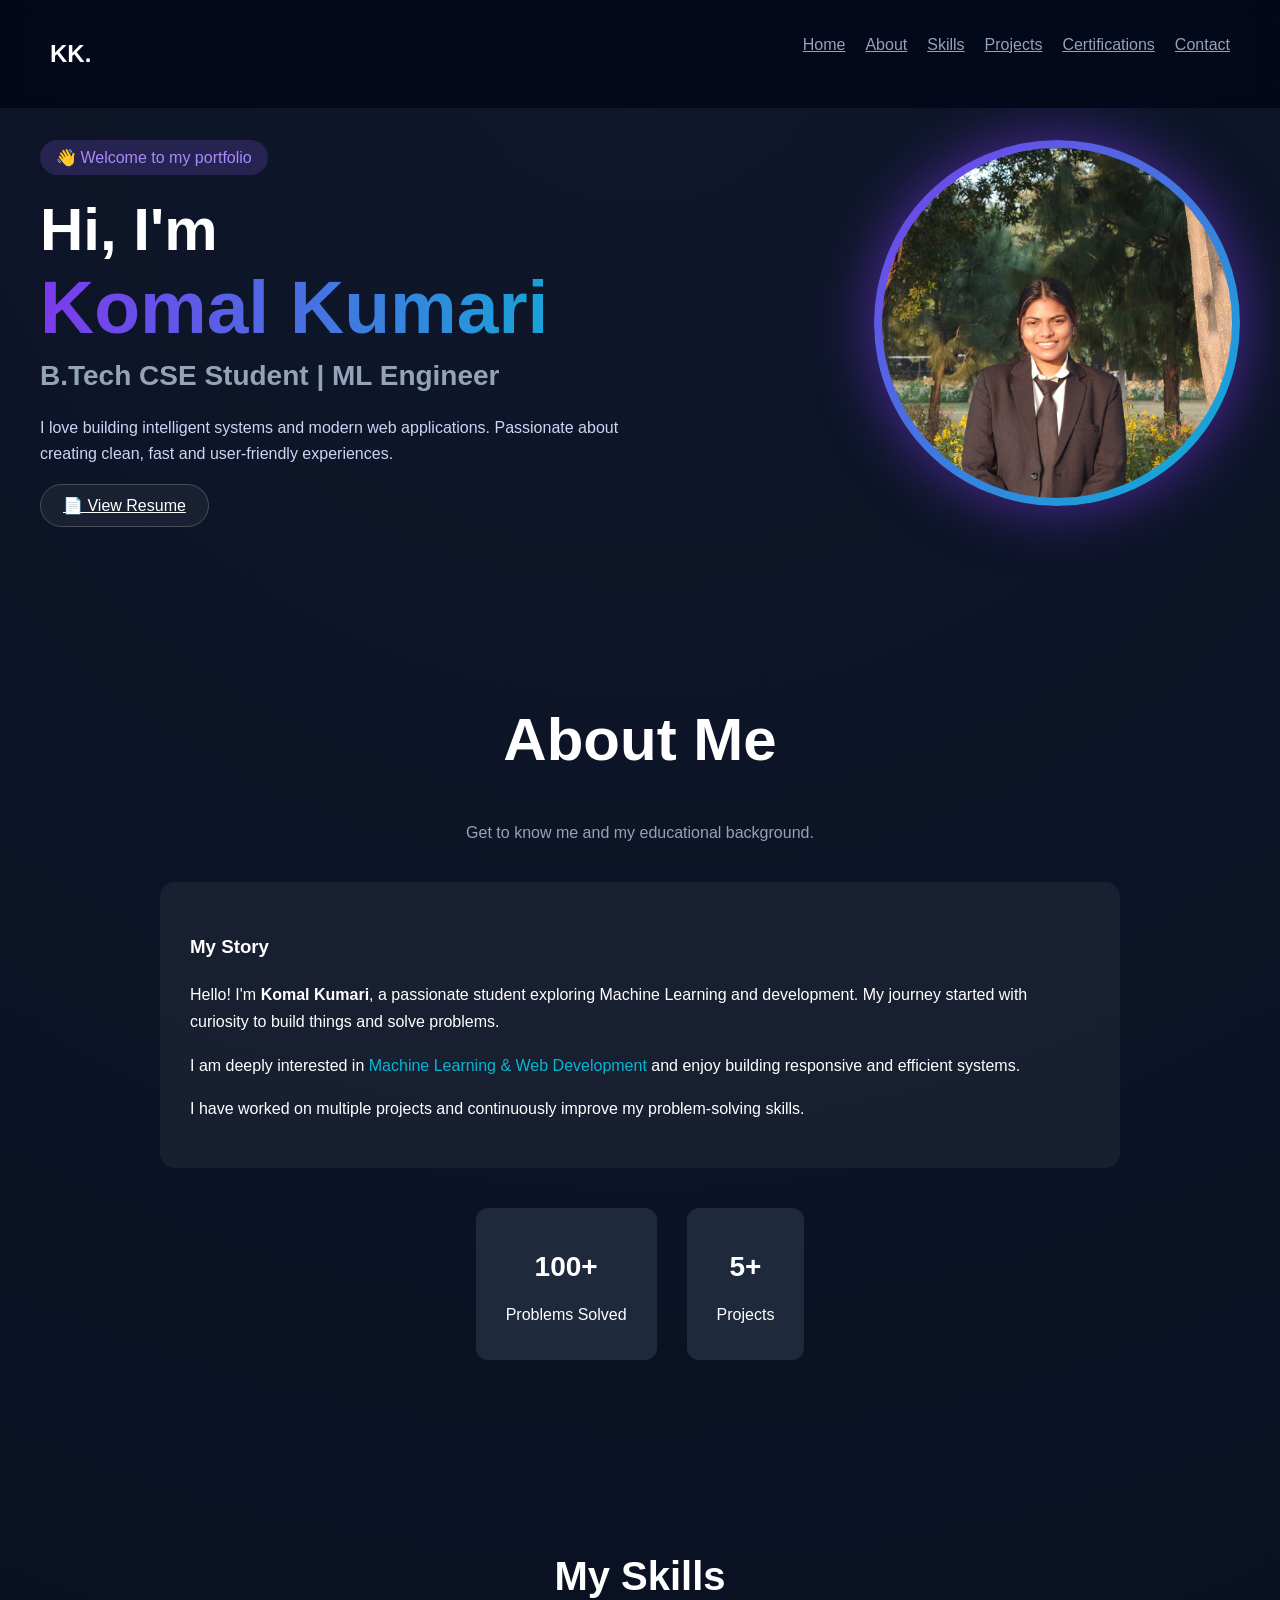
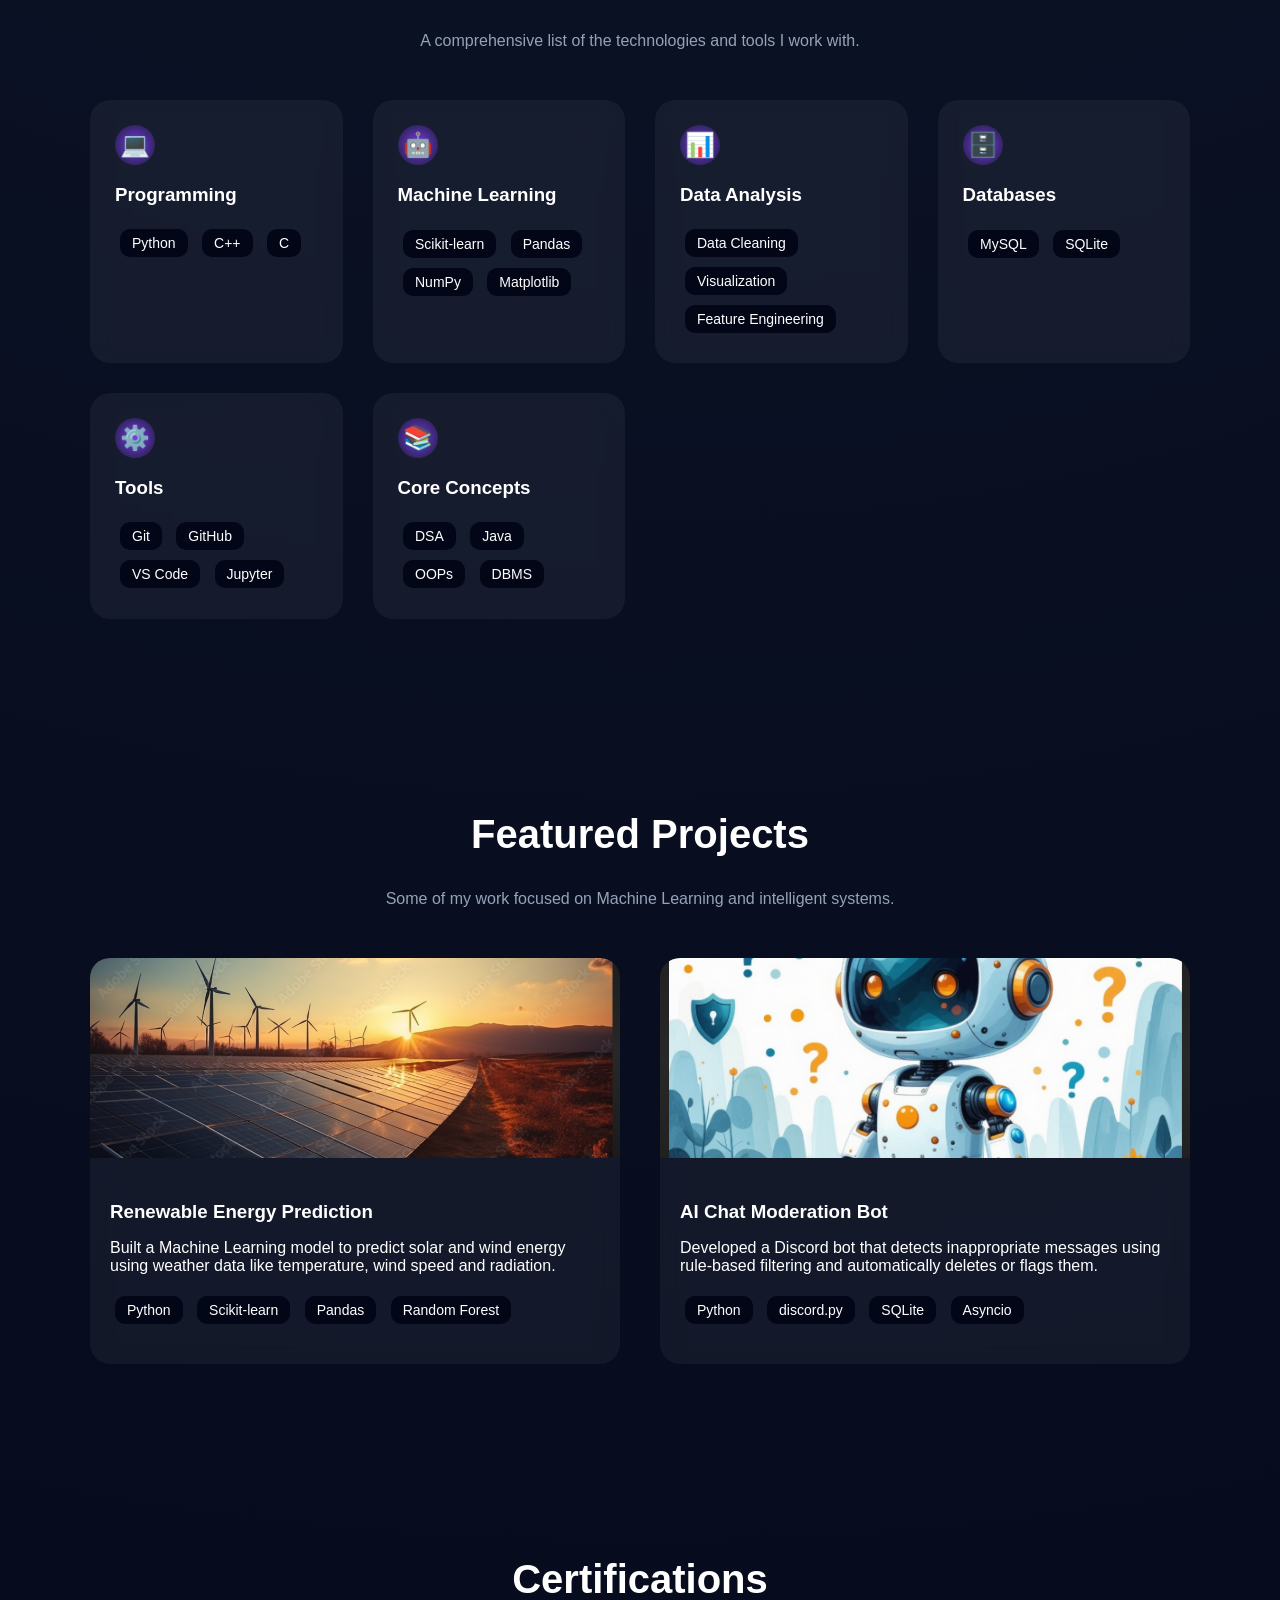
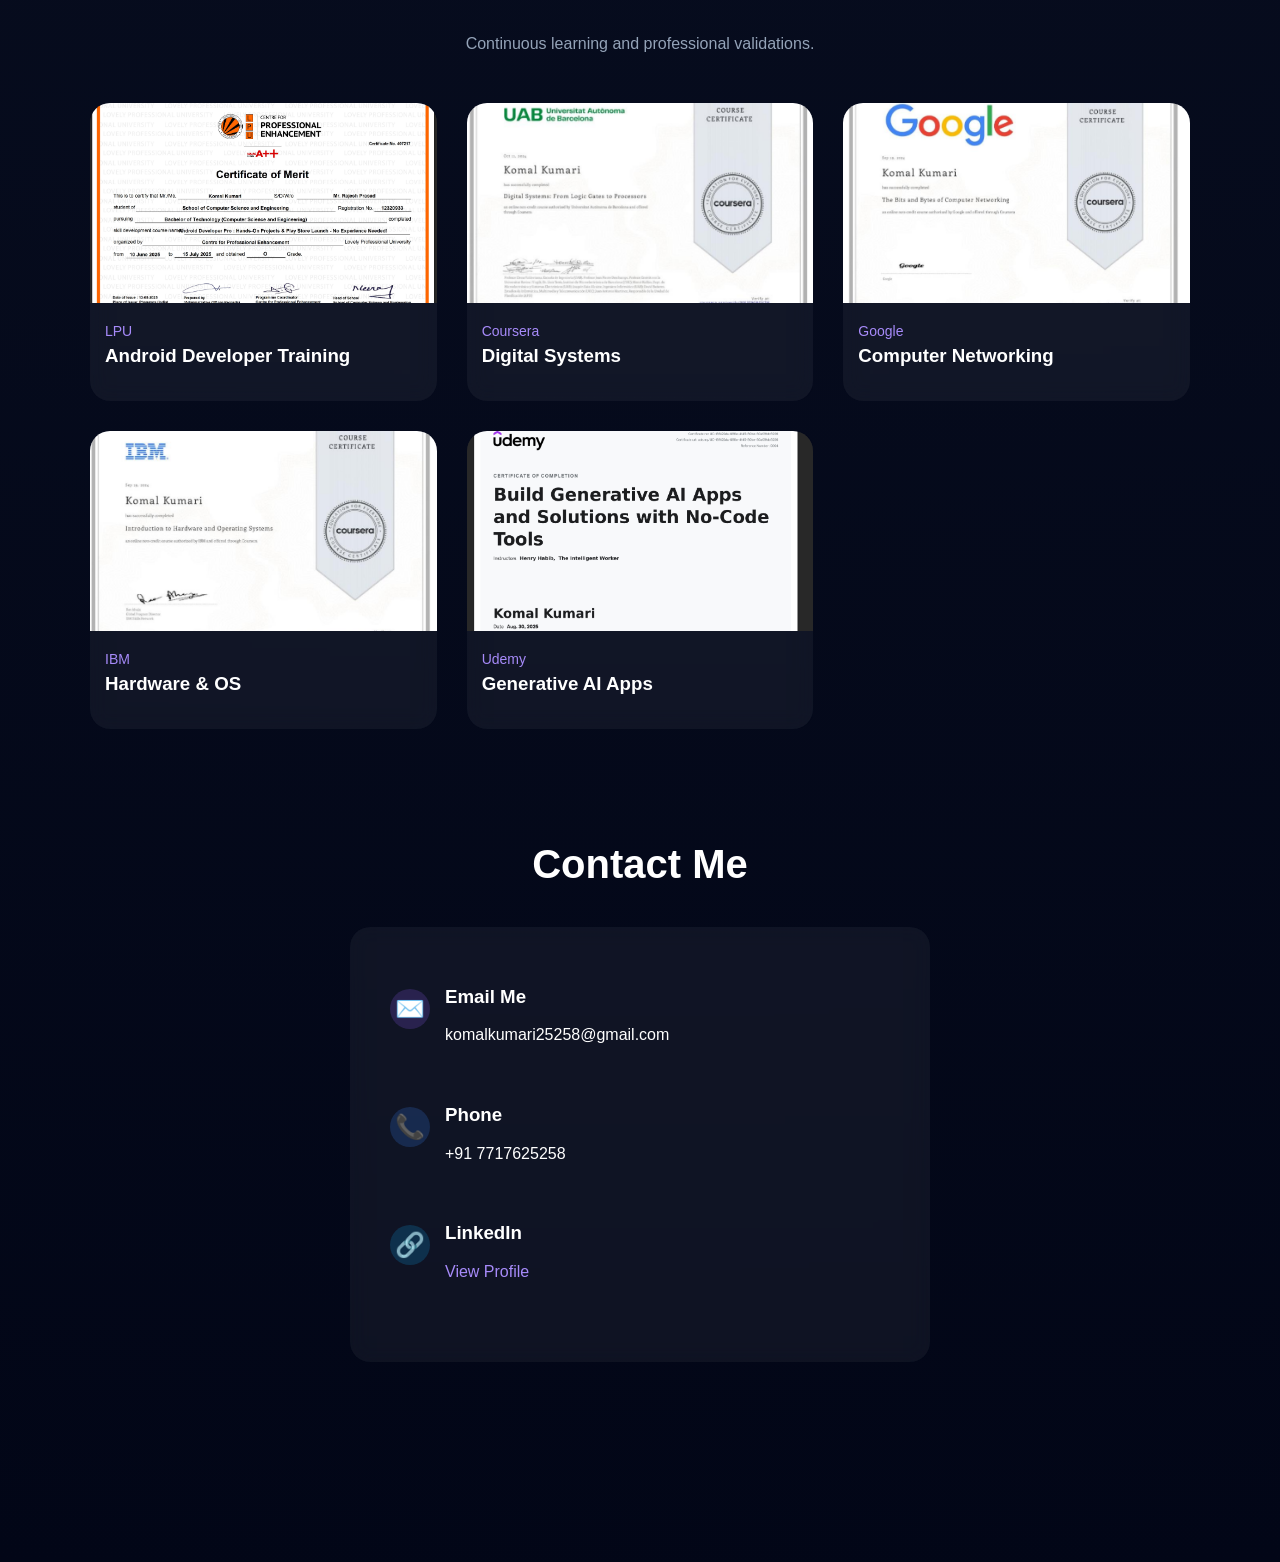
==== index.html @ 460c0754 "Rename p1.html to index.html" ====
<!DOCTYPE html>
<html lang="en">
<head>
  <meta charset="UTF-8">
  <title>Komal Kumari</title>
  <link rel="stylesheet" href="p1.css">
</head>
<body>

<header>
  <nav>
    <h2 class="logo">KK.</h2>
    <ul>
      <li><a href="#home">Home</a></li>
      <li><a href="#about">About</a></li>
      <li><a href="#skills">Skills</a></li>
      <li><a href="#projects">Projects</a></li>
      <li><a href="#certifications">Certifications</a></li>
      <li><a href="#contact">Contact</a></li>
    </ul>
  </nav>
</header>

<!-- HERO -->
<section class="hero">

  <!-- LEFT -->
  <div class="hero-left">

    <div class="badge">👋 Welcome to my portfolio</div>


    <h1 class="small">Hi, I'm</h1>

    <h1 class="name">Komal Kumari</h1>

    


    <h2 class="role">B.Tech CSE Student | ML Engineer</h2>

    <p class="desc">
      I love building intelligent systems and modern web applications.
      Passionate about creating clean, fast and user-friendly experiences.
    </p>

    <div class="buttons">
      
      <a href="Cv.pdf" target="_blank" class="btn secondary">📄 View Resume</a>
      
    </div>

  </div>

  <!-- RIGHT -->
  <div class="hero-right">
    <div class="image-container">
      <img src="profile.jpeg" alt="profile">
    </div>
  </div>

</section>




<!-- ABOUT -->



<section id="about" class="about">

  <h2 class="about-title">About Me</h2>
  <p class="about-sub">Get to know me and my educational background.</p>

  <div class="about-box">

    <h3><span></span> My Story</h3>

    <p>
      Hello! I'm <b>Komal Kumari</b>, a passionate student exploring Machine Learning and development.
      My journey started with curiosity to build things and solve problems.
    </p>

    <p>
      I am deeply interested in <span class="highlight">Machine Learning & Web Development</span>
      and enjoy building responsive and efficient systems.
    </p>

    <p>
      I have worked on multiple projects and continuously improve my problem-solving skills.
    </p>

  </div>

  <div class="stats">
    <div class="stat-box">
      <h2>100+</h2>
      <p>Problems Solved</p>
    </div>

    <div class="stat-box">
      <h2>5+</h2>
      <p>Projects</p>
    </div>
  </div>

</section>



<!-- SKILLS -->
<section id="skills" class="skills-section">

  <h2 class="section-title">My Skills</h2>
  <p class="section-sub">A comprehensive list of the technologies and tools I work with.</p>

  <div class="skills-grid">

    <!-- CARD 1 -->
<div class="skill-card">
  <div class="icon">💻</div>
  <h3>Programming</h3>
  <div class="tags">
    <span>Python</span>
    <span>C++</span>
    <span>C</span>
  </div>
</div>

<!-- CARD 2 -->
<div class="skill-card">
  <div class="icon">🤖</div>
  <h3>Machine Learning</h3>
  <div class="tags">
    <span>Scikit-learn</span>
    <span>Pandas</span>
    <span>NumPy</span>
    <span>Matplotlib</span>
  </div>
</div>

<!-- CARD 3 -->
<div class="skill-card">
  <div class="icon">📊</div>
  <h3>Data Analysis</h3>
  <div class="tags">
    <span>Data Cleaning</span>
    <span>Visualization</span>
    <span>Feature Engineering</span>
  </div>
</div>

<!-- CARD 4 -->
<div class="skill-card">
  <div class="icon">🗄️</div>
  <h3>Databases</h3>
  <div class="tags">
    <span>MySQL</span>
    <span>SQLite</span>
  </div>
</div>

<!-- CARD 5 -->
<div class="skill-card">
  <div class="icon">⚙️</div>
  <h3>Tools</h3>
  <div class="tags">
    <span>Git</span>
    <span>GitHub</span>
    <span>VS Code</span>
    <span>Jupyter</span>
  </div>
</div>

<!-- CARD 6 -->
<div class="skill-card">
  <div class="icon">📚</div>
  <h3>Core Concepts</h3>
  <div class="tags">
    <span>DSA</span>
    <span>Java</span>   <!-- ✅ moved here -->
    <span>OOPs</span>
    <span>DBMS</span>
  </div>


  </div>

</section>

<!-- PROJECTS -->
<section id="projects" class="projects-section">

  <h2 class="section-title">Featured Projects</h2>
  <p class="section-sub">
    Some of my work focused on Machine Learning and intelligent systems.
  </p>

  <div class="projects-grid">

    <!-- PROJECT 1 -->
    <div class="project-card">
      <img src="ml.png" alt="ML Project">

      <div class="project-content">
        <h3>Renewable Energy Prediction</h3>

        <p>
          Built a Machine Learning model to predict solar and wind energy
          using weather data like temperature, wind speed and radiation.
        </p>

        <div class="tags">
          <span>Python</span>
          <span>Scikit-learn</span>
          <span>Pandas</span>
          <span>Random Forest</span>
        </div>

        <div class="links">
          
        </div>
      </div>
    </div>

    <!-- PROJECT 2 -->
    <div class="project-card">
      <img src="ai.png" alt="AI Bot">

      <div class="project-content">
        <h3>AI Chat Moderation Bot</h3>

        <p>
          Developed a Discord bot that detects inappropriate messages using
          rule-based filtering and automatically deletes or flags them.
        </p>

        <div class="tags">
          <span>Python</span>
          <span>discord.py</span>
          <span>SQLite</span>
          <span>Asyncio</span>
        </div>

        <div class="links">
          
        </div>
      </div>
    </div>

  </div>

</section>

<!-- CERTIFICATIONS -->
<section id="certifications" class="cert-section">

  <h2 class="section-title">Certifications</h2>
  <p class="section-sub">Continuous learning and professional validations.</p>

  <div class="cert-grid">

    <!-- CERT 1 -->
    <div class="cert-card">
      <a href="summer traing certificate.pdf" target="_blank">
        <img src="cert1.png" alt="LPU Certificate">
      </a>
      <div class="cert-info">
        <span>LPU</span>
        <h3>Android Developer Training</h3>
      </div>
    </div>

    <!-- CERT 2 -->
    <div class="cert-card">
      <a href="doc7.pdf" target="_blank">
        <img src="cert2.png" alt="UAB Certificate">
      </a>
      <div class="cert-info">
        <span>Coursera</span>
        <h3>Digital Systems</h3>
      </div>
    </div>

    <!-- CERT 3 -->
    <div class="cert-card">
      <a href="doc6.pdf" target="_blank">
        <img src="cert3.png" alt="Google Certificate">
      </a>
      <div class="cert-info">
        <span>Google</span>
        <h3>Computer Networking</h3>
      </div>
    </div>

    <!-- CERT 4 -->
    <div class="cert-card">
      <a href="doc5.pdf" target="_blank">
        <img src="cert4.png" alt="IBM Certificate">
      </a>
      <div class="cert-info">
        <span>IBM</span>
        <h3>Hardware & OS</h3>
      </div>
    </div>

    <!-- CERT 5 -->
    <div class="cert-card">
      <a href="doc4.pdf" target="_blank">
        <img src="cert5.png" alt="Udemy Certificate">
      </a>
      <div class="cert-info">
        <span>Udemy</span>
        <h3>Generative AI Apps</h3>
      </div>
    </div>

  </div>

<section id="contact" class="contact-section">

  <h2 class="section-title">Contact Me</h2>

  <div class="contact-card">

    <!-- EMAIL -->
    <div class="contact-item">
      <div class="icon email">✉️</div>
      <div>
        <h3>Email Me</h3>
        <p>komalkumari25258@gmail.com</p>
      </div>
    </div>

    <!-- PHONE -->
    <div class="contact-item">
      <div class="icon phone">📞</div>
      <div>
        <h3>Phone</h3>
        <p>+91 7717625258</p>
      </div>
    </div>

    <!-- LINKEDIN -->
    <div class="contact-item">
      <div class="icon linkedin">🔗</div>
      <div>
        <h3>LinkedIn</h3>
        <p>
          <a href="https://www.linkedin.com/in/komal-kumari-750869295/" target="_blank">
            View Profile
          </a>
        </p>
      </div>
    </div>

  </div>

</section>

<script src="script.js"></script>
</body>
</html>
---- p1.css ----
body {
  margin: 0;
  background: radial-gradient(circle at top, #0f172a, #020617);
  color: white;
  font-family: 'Poppins', sans-serif;
}

/* NAV */
html {
  scroll-behavior: smooth;
}


nav {
  position: fixed;
  top: 0;
  left: 0;
  width: 100%;
  box-sizing: border-box;

  display: flex;
  justify-content: space-between;
  padding: 20px 50px;

  background: rgba(2, 6, 23, 0.8);
  backdrop-filter: blur(10px);
  z-index: 1000;
}
body {
  margin: 0;
  padding-top: 80px;
  overflow-x: hidden;
  background: radial-gradient(circle at top, #0f172a, #020617);
  color: white;
  font-family: 'Poppins', sans-serif;
}






nav a {
  color: #94a3b8;   /* muted gray-blue */
}


nav ul {
  display: flex;
  list-style: none;
}

nav ul li {
  margin-left: 20px;
}


.about {
  padding: 80px 20px;
  text-align: center;
}

.about-title {
  font-size: 60px;
  font-weight: 700;
}

.about-sub {
  color: #94a3b8;
  margin-bottom: 40px;
}

/* BOX */
.about-box {
  max-width: 900px;
  margin: auto;
  padding: 30px;

  background: rgba(255, 255, 255, 0.05);
  border-radius: 15px;

  text-align: left;
  line-height: 1.7;
}

/* heading */
.about-box h3 span {
  color: #7c3aed;
}

/* highlight text */
.highlight {
  color: #06b6d4;
}

/* STATS */
.stats {
  display: flex;
  justify-content: center;
  gap: 30px;
  margin-top: 40px;
}

.stat-box {
  background: #1e293b;
  padding: 20px 30px;
  border-radius: 12px;
  text-align: center;
}

.stat-box h2 {
  font-size: 28px;
}

.skills-section {
  padding: 80px 20px;
  text-align: center;
}

/* TITLE */
.section-title {
  font-size: 40px;
  font-weight: 700;
}

.section-sub {
  color: #94a3b8;
  margin-bottom: 50px;
}

/* GRID */
.skills-grid {
  display: grid;
  grid-template-columns: repeat(auto-fit, minmax(250px, 1fr));
  gap: 30px;
  max-width: 1100px;
  margin: auto;
}

/* CARD */
.skill-card {
  background: rgba(255, 255, 255, 0.05);
  padding: 25px;
  border-radius: 20px;
  text-align: left;

  transition: 0.3s;
  backdrop-filter: blur(10px);
}

.skill-card:hover {
  transform: translateY(-8px);
  box-shadow: 0 0 25px rgba(124, 58, 237, 0.5);
}

/* ICON */
.icon {
  font-size: 24px;
  width: 40px;
  height: 40px;
  background: radial-gradient(circle, #7c3aed, transparent);
  display: flex;
  align-items: center;
  justify-content: center;
  border-radius: 50%;
  margin-bottom: 10px;
}

/* TAGS */
.tags {
  margin-top: 15px;
}

.tags span {
  display: inline-block;
  background: #020617;
  padding: 6px 12px;
  margin: 5px;
  border-radius: 10px;
  font-size: 14px;
}





/* HERO */

.hero {
  display: flex;
  justify-content: space-between;
  align-items: flex-start;
  max-width: 1200px;     /* ✅ keeps content centered */
  margin: auto;          /* ✅ centers horizontally */

  

  min-height: auto;     /* ❌ remove 100vh */
  padding: 60px 40px; 
}

/* LEFT */
.hero-left {
  max-width: 600px;
}

/* Badge */
.badge {
  display: inline-block;
  padding: 8px 16px;
  border-radius: 20px;
  background: rgba(139, 92, 246, 0.2);
  color: #a78bfa;
  margin-bottom: 20px;
}

/* TEXT SIZES */
.small {
  font-size: 60px;
  font-weight: 700;
  margin: 0;
}

.name {
  font-size: 75px;
  font-weight: 800;
  margin: 0;

  background: linear-gradient(to right, #7c3aed, #06b6d4);
  -webkit-background-clip: text;
  color: transparent;

  white-space: nowrap;   /* ✅ keeps in one line */
}



.role {
  font-size: 28px;
  color: #94a3b8;
  margin-top: 10px;
}

.desc {
  margin-top: 20px;
  color: #cbd5f5;
  line-height: 1.6;
}

/* BUTTONS */
.buttons {
  margin-top: 30px;
}

.btn {
  padding: 12px 22px;
  border-radius: 30px;
  border: none;
  cursor: pointer;
  margin-right: 15px;
  font-size: 16px;
}

.primary {
  background: linear-gradient(to right, #7c3aed, #06b6d4);
  color: white;
}

.secondary {
  background: rgba(255,255,255,0.05);
  color: white;
  border: 1px solid rgba(255,255,255,0.2);
}

/* RIGHT IMAGE */
.hero-right {
  display: flex;
  justify-content: center;
  align-items: center;
}

.image-container {
  width: 350px;
  height: 350px;
  border-radius: 50%;
  padding: 8px;

  background: linear-gradient(135deg, #7c3aed, #06b6d4);
  box-shadow: 0 0 60px rgba(124, 58, 237, 0.6);
}

.image-container img {
  width: 100%;
  height: 100%;
  border-radius: 50%;
  object-fit: cover;
}



/* SKILLS */
.skills {
  display: flex;
  gap: 10px;
  flex-wrap: wrap;
}

.skills div {
  background: #1e293b;
  padding: 10px 20px;
  border-radius: 10px;
}

/* PROJECT */
.project {
  background: #1e293b;
  padding: 20px;
  margin: 20px;
}

.projects-section {
  padding: 80px 20px;
  text-align: center;
}

/* GRID */
.projects-grid {
  display: grid;
  grid-template-columns: repeat(auto-fit, minmax(320px, 1fr));
  gap: 40px;
  max-width: 1100px;
  margin: auto;
}

/* CARD */
.project-card {
  background: rgba(255, 255, 255, 0.05);
  border-radius: 20px;
  overflow: hidden;

  transition: 0.3s;
  backdrop-filter: blur(10px);
}

.project-card:hover {
  transform: translateY(-10px);
  box-shadow: 0 0 30px rgba(124, 58, 237, 0.5);
}

/* IMAGE */
.project-card img {
  width: 100%;
  height: 200px;
  object-fit: cover;
}

/* CONTENT */
.project-content {
  padding: 20px;
  text-align: left;
}

.project-content h3 {
  margin-bottom: 10px;
}

/* TAGS */
.tags span {
  display: inline-block;
  background: #020617;
  padding: 6px 12px;
  margin: 5px;
  border-radius: 10px;
  font-size: 14px;
}

/* LINKS */
.links {
  margin-top: 15px;
}

.links a {
  color: #a78bfa;
  text-decoration: none;
  margin-right: 15px;
}

/* CERTIFICATIONS */
.cert-section {
  padding: 80px 20px;
  text-align: center;
}

/* GRID */
.cert-grid {
  display: grid;
  grid-template-columns: repeat(auto-fit, minmax(300px, 1fr));
  gap: 30px;
  max-width: 1100px;
  margin: auto;
}

/* CARD */
.cert-card {
  background: rgba(255, 255, 255, 0.05);
  border-radius: 20px;
  overflow: hidden;
  transition: 0.3s;
  backdrop-filter: blur(10px);
}

.cert-card:hover {
  transform: translateY(-8px);
  box-shadow: 0 0 25px rgba(124, 58, 237, 0.5);
}

/* IMAGE */
.cert-card img {
  width: 100%;
  height: 200px;
  object-fit: cover;
}

/* INFO */
.cert-info {
  padding: 15px;
  text-align: left;
}

.cert-info span {
  color: #a78bfa;
  font-size: 14px;
}

.cert-info h3 {
  margin-top: 5px;
}

/* CONTACT */
.contact-section {
  padding: 80px 20px;
  text-align: center;
}

.contact-card {
  max-width: 500px;
  margin: 40px auto;
  padding: 40px;

  background: rgba(255, 255, 255, 0.05);
  border-radius: 20px;

  backdrop-filter: blur(10px);
}

/* ITEMS */
.contact-item {
  display: flex;
  align-items: center;
  gap: 15px;
  margin-bottom: 25px;
  text-align: left;
}

/* ICON COLORS */
.email {
  background: rgba(139, 92, 246, 0.2);
}

.phone {
  background: rgba(59, 130, 246, 0.2);
}

.linkedin {
  background: rgba(14, 165, 233, 0.2);
}

/* LINK */
.contact-item a {
  color: #a78bfa;
  text-decoration: none;
}

.contact-item a:hover {
  text-decoration: underline;
}
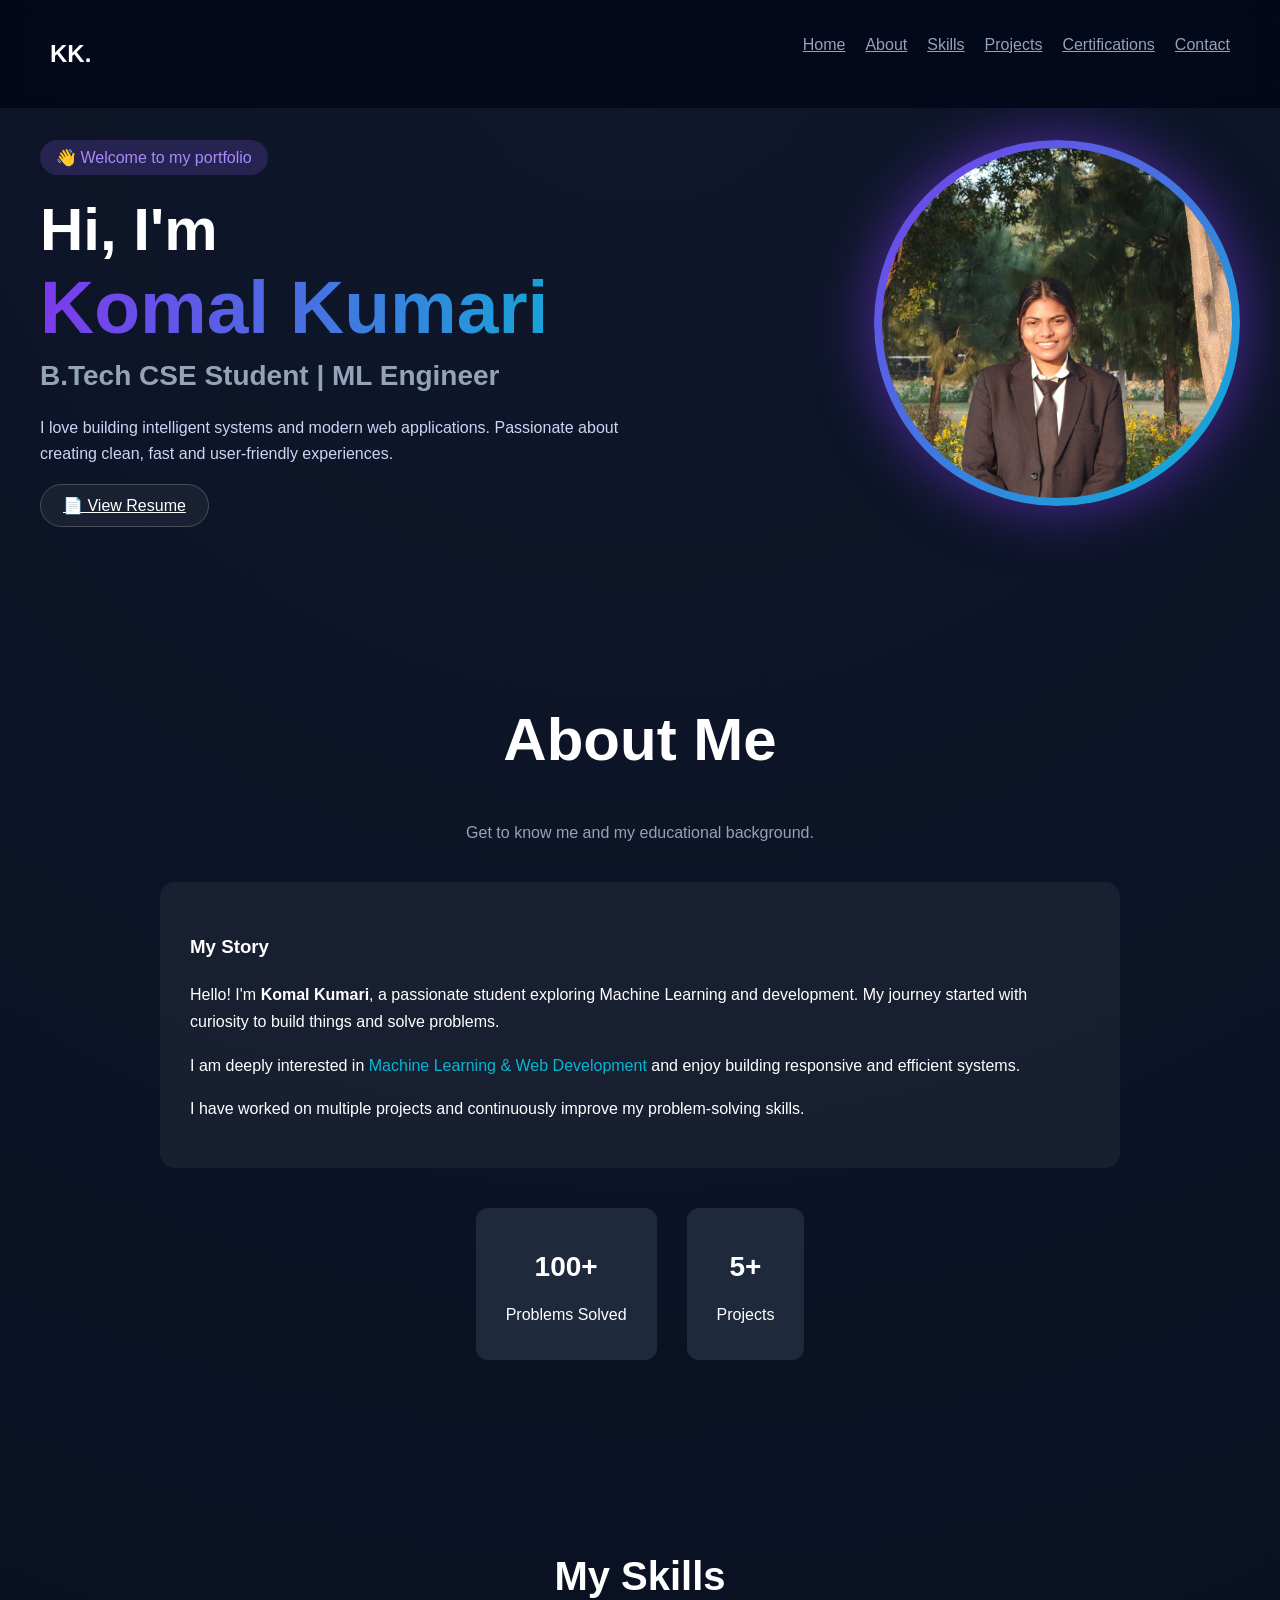
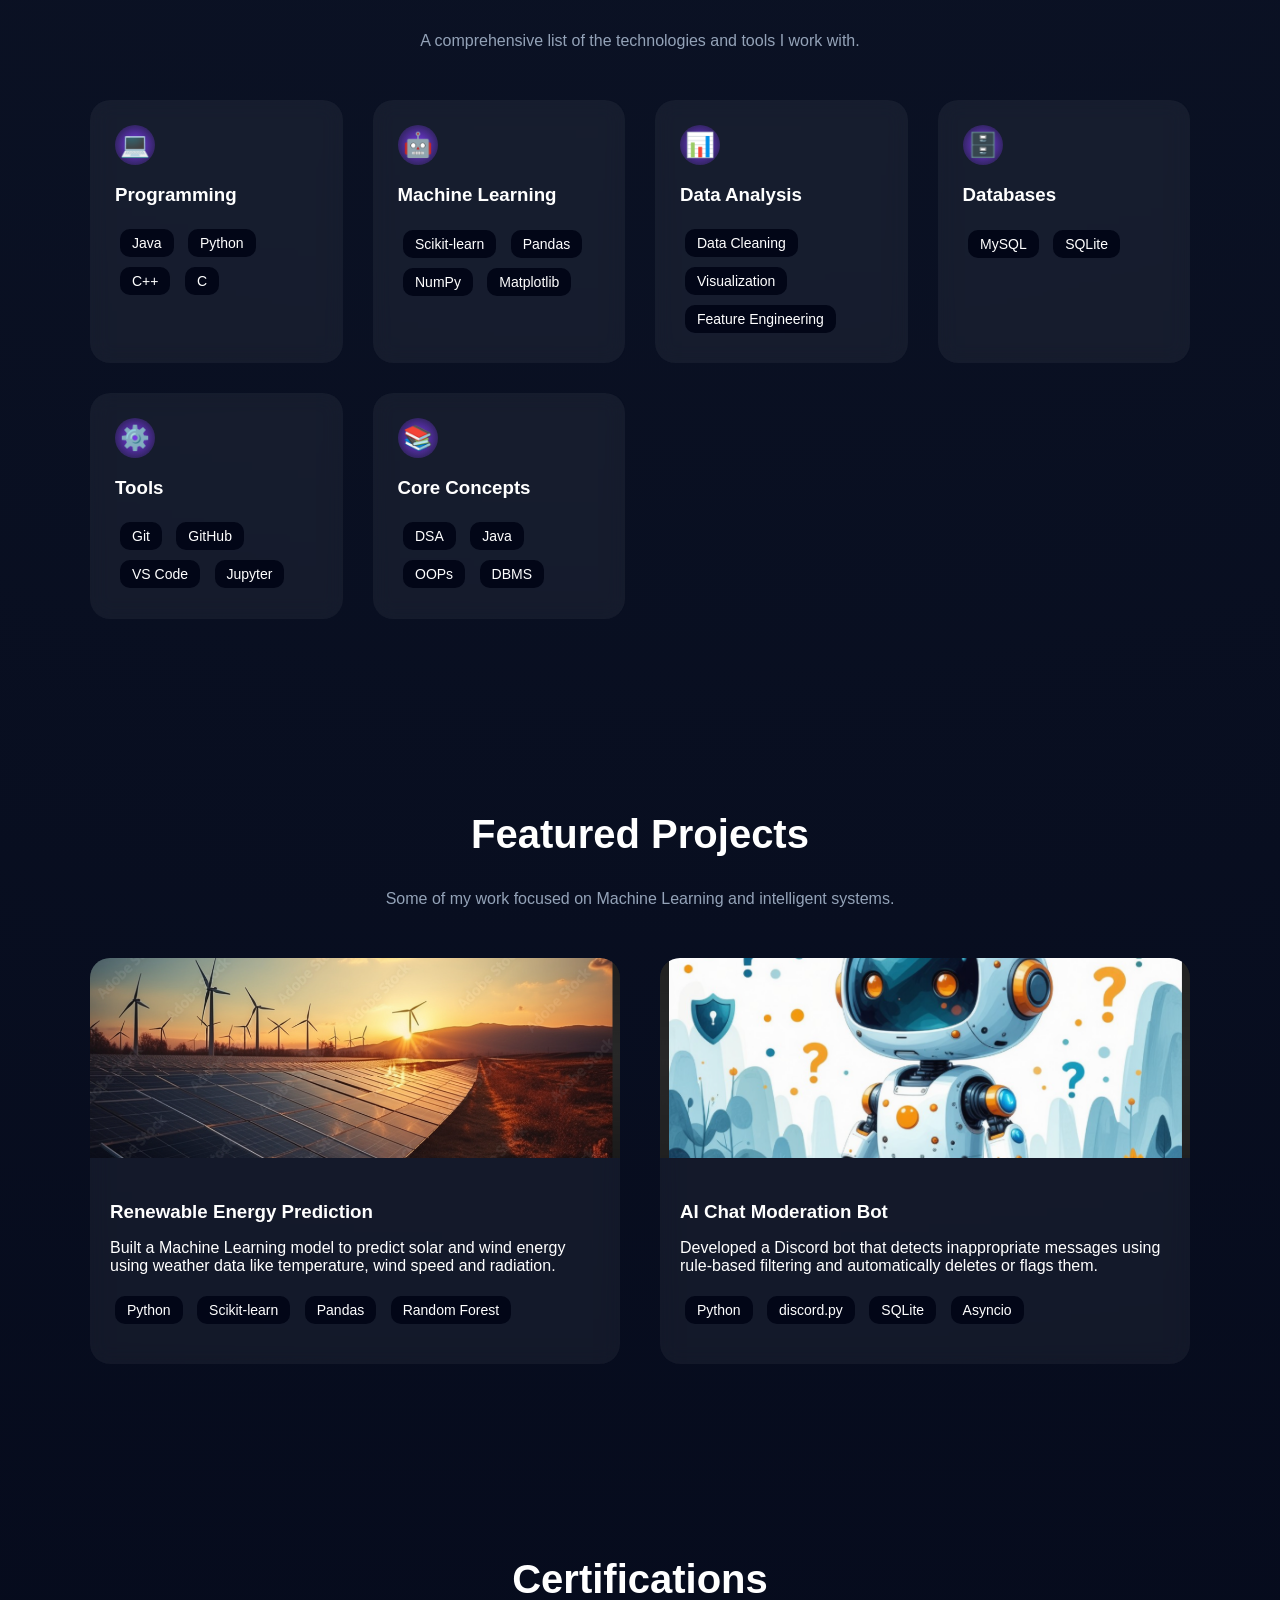
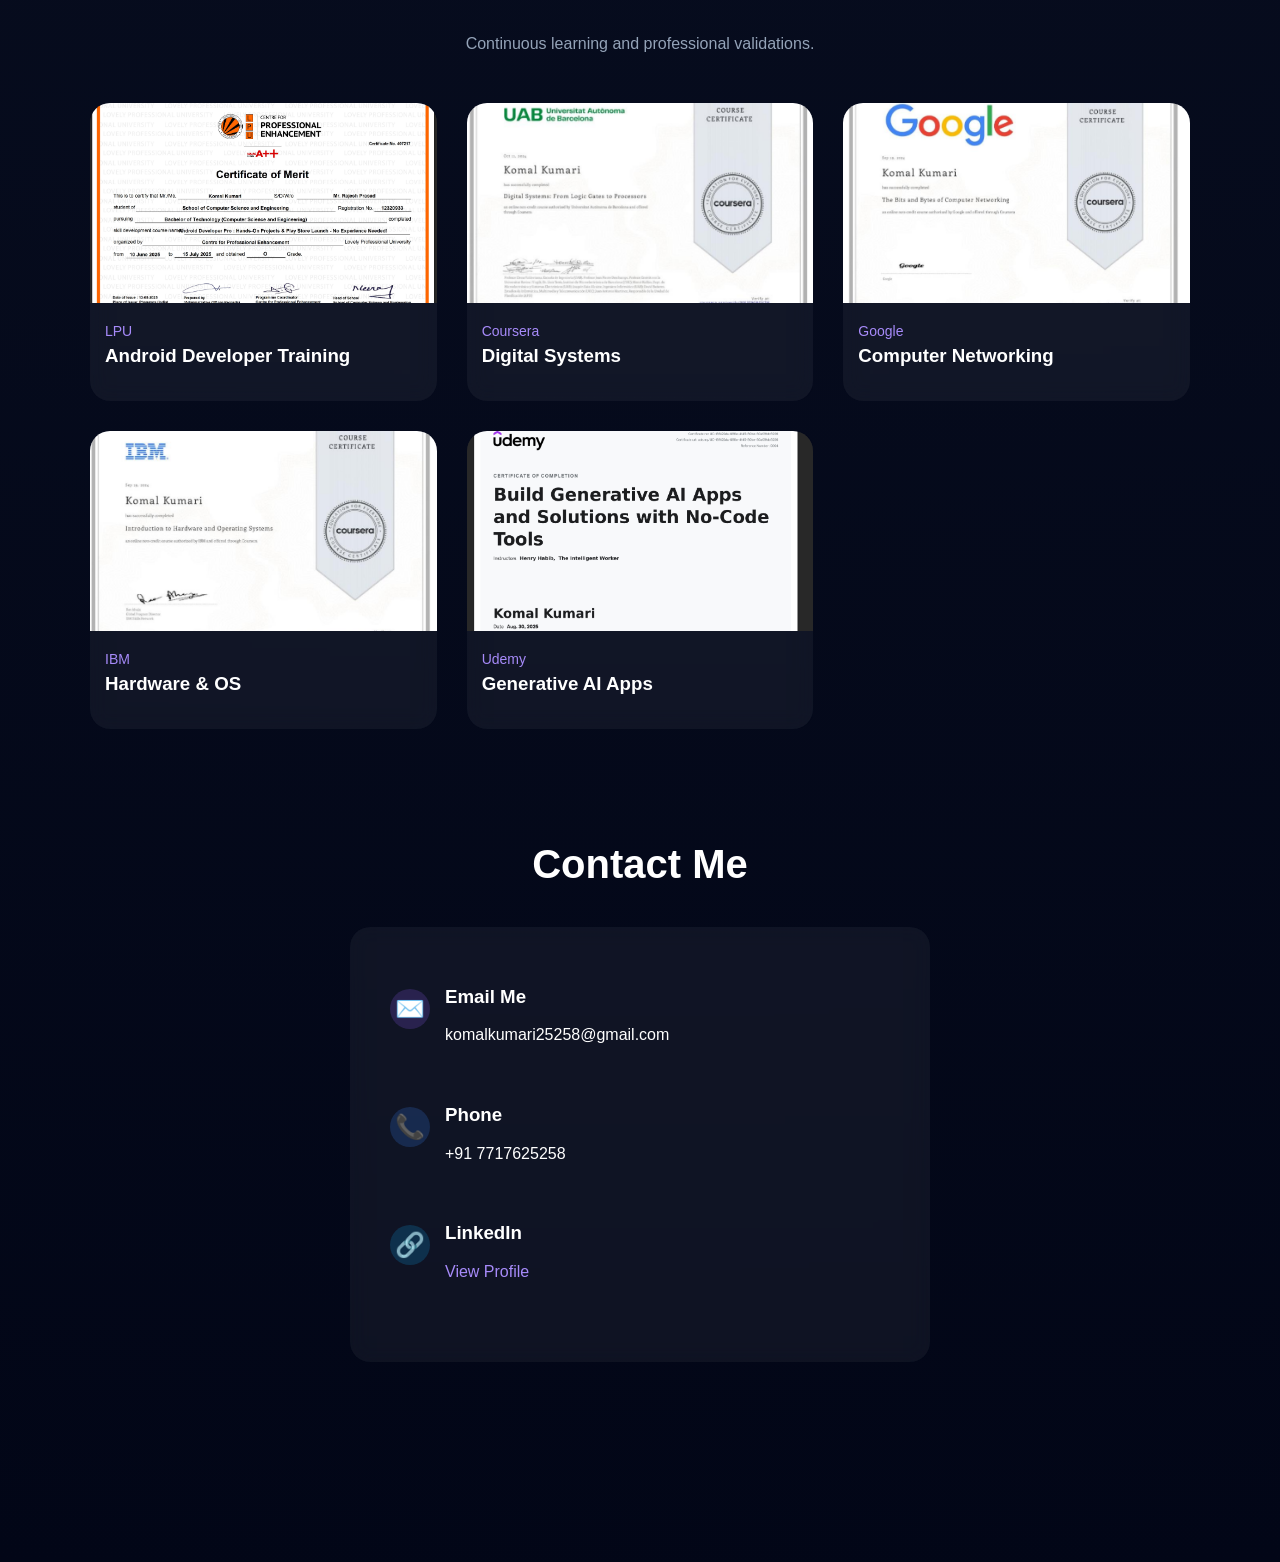
==== commit 2a3e9d97: "Update index.html" ====
--- a/index.html
+++ b/index.html
@@ -122,6 +122,7 @@
   <div class="icon">💻</div>
   <h3>Programming</h3>
   <div class="tags">
+    <span>Java</span>
     <span>Python</span>
     <span>C++</span>
     <span>C</span>
